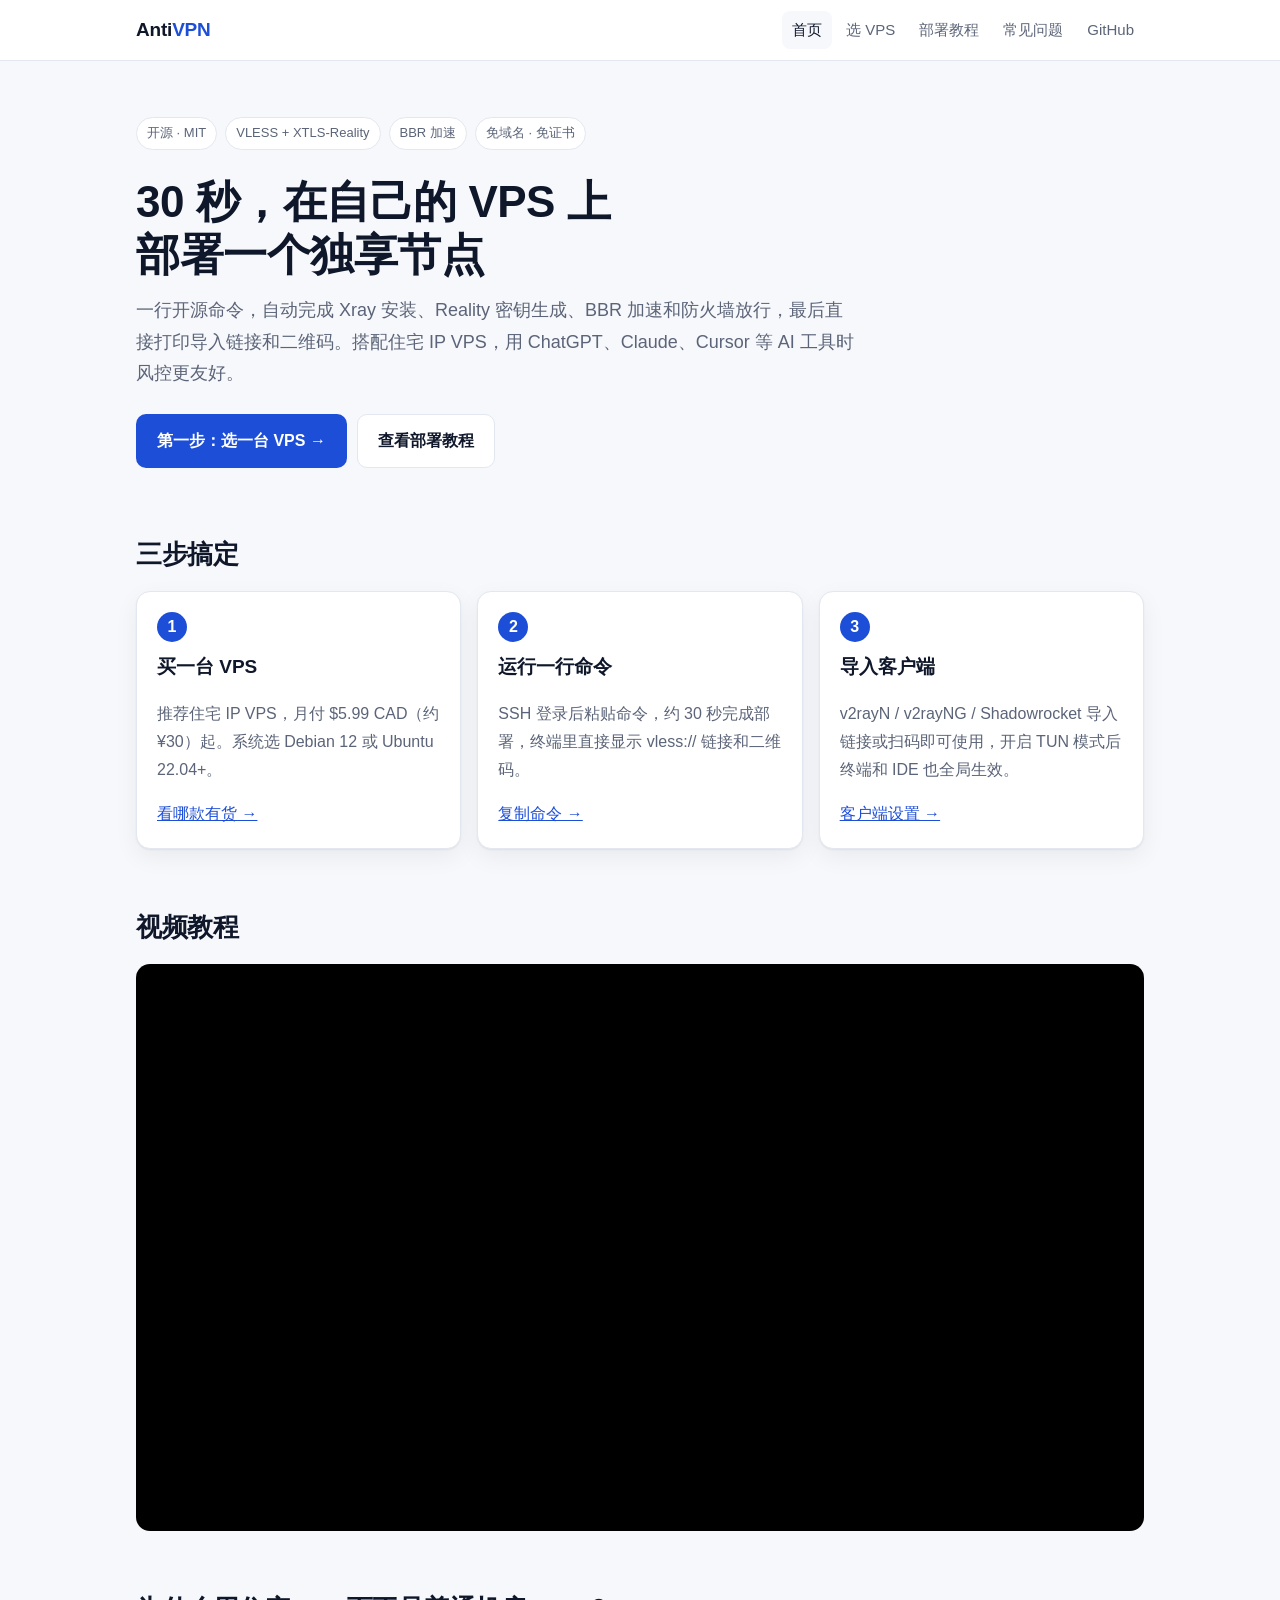
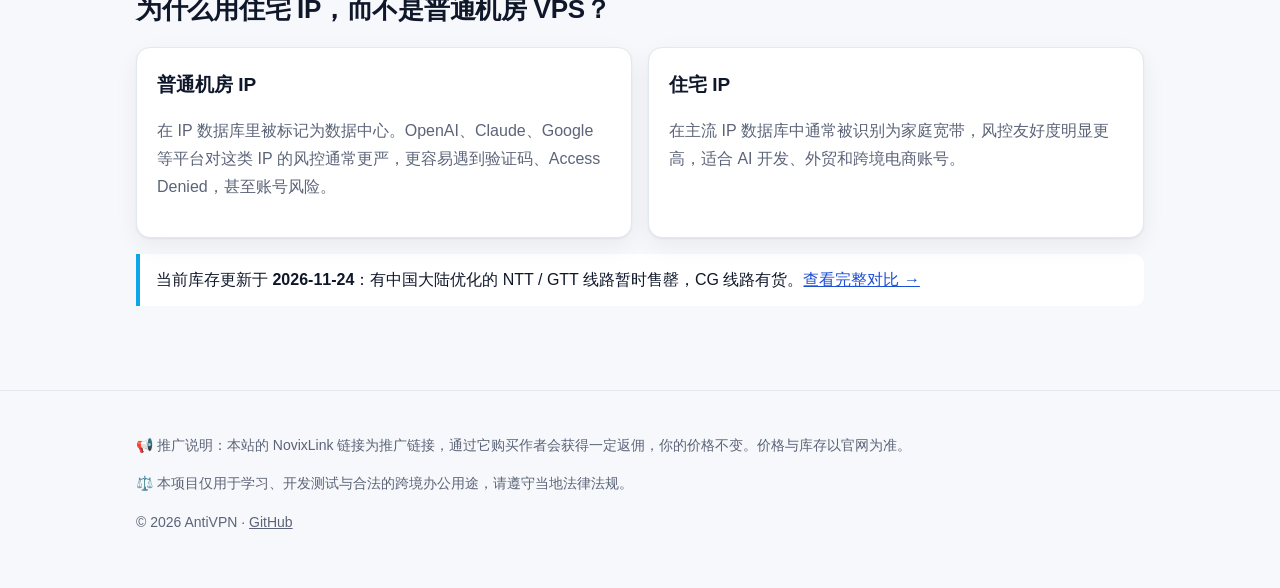
==== docs/index.html @ 0d94ec45 "docs: 新增 GitHub Pages 独立站（首页 / 选 VPS / 部署教程 / 常见问题） - 选 VPS 页：NTT / GTT / CG 三条线路对比，库存数据来自 stock.jso" ====
<!doctype html>
<html lang="zh-CN">
<head>
<meta charset="utf-8">
<meta name="viewport" content="width=device-width, initial-scale=1">
<title>AntiVPN · 30 秒自建独享节点（住宅 IP + VLESS-Reality）</title>
<meta name="description" content="一行命令在自己的 VPS 上部署独享 VLESS-Reality 节点：免域名、免证书、自动开启 BBR。附住宅 IP VPS 选购指南、实时库存、图文教程与常见问题。">
<link rel="canonical" href="https://gkismet.github.io/antivpn/">
<meta property="og:title" content="AntiVPN · 30 秒自建独享节点">
<meta property="og:description" content="一行命令部署 VLESS-Reality，免域名免证书。住宅 IP VPS 选购指南与实时库存。">
<meta property="og:type" content="website">
<meta property="og:url" content="https://gkismet.github.io/antivpn/">
<link rel="stylesheet" href="assets/style.css">
<script type="application/ld+json">
{"@context":"https://schema.org","@type":"WebSite","name":"AntiVPN","url":"https://gkismet.github.io/antivpn/","inLanguage":"zh-CN"}
</script>
</head>
<body>
<header class="site-header">
  <div class="wrap">
    <a class="logo" href="./">Anti<span>VPN</span></a>
    <nav class="nav">
      <a href="./" aria-current="page">首页</a>
      <a href="plans.html">选 VPS</a>
      <a href="guide.html">部署教程</a>
      <a href="faq.html">常见问题</a>
      <a href="https://github.com/gkismet/antivpn" rel="noopener">GitHub</a>
    </nav>
  </div>
</header>

<main class="wrap">
  <section class="hero">
    <div class="badges">
      <span class="badge">开源 · MIT</span>
      <span class="badge">VLESS + XTLS-Reality</span>
      <span class="badge">BBR 加速</span>
      <span class="badge">免域名 · 免证书</span>
    </div>
    <h1>30 秒，在自己的 VPS 上<br>部署一个独享节点</h1>
    <p class="lead">一行开源命令，自动完成 Xray 安装、Reality 密钥生成、BBR 加速和防火墙放行，最后直接打印导入链接和二维码。搭配住宅 IP VPS，用 ChatGPT、Claude、Cursor 等 AI 工具时风控更友好。</p>
    <div class="btn-row">
      <a class="btn btn-primary" href="plans.html">第一步：选一台 VPS →</a>
      <a class="btn btn-ghost" href="guide.html">查看部署教程</a>
    </div>
  </section>

  <section>
    <h2>三步搞定</h2>
    <div class="grid">
      <div class="card">
        <div class="step-num">1</div>
        <h3>买一台 VPS</h3>
        <p class="muted">推荐住宅 IP VPS，月付 $5.99 CAD（约 ¥30）起。系统选 Debian 12 或 Ubuntu 22.04+。</p>
        <a href="plans.html">看哪款有货 →</a>
      </div>
      <div class="card">
        <div class="step-num">2</div>
        <h3>运行一行命令</h3>
        <p class="muted">SSH 登录后粘贴命令，约 30 秒完成部署，终端里直接显示 vless:// 链接和二维码。</p>
        <a href="guide.html">复制命令 →</a>
      </div>
      <div class="card">
        <div class="step-num">3</div>
        <h3>导入客户端</h3>
        <p class="muted">v2rayN / v2rayNG / Shadowrocket 导入链接或扫码即可使用，开启 TUN 模式后终端和 IDE 也全局生效。</p>
        <a href="guide.html#client">客户端设置 →</a>
      </div>
    </div>
  </section>

  <section>
    <h2>视频教程</h2>
    <div class="video">
      <iframe src="https://www.youtube-nocookie.com/embed/z6ALPZ-yILA" title="自建 VLESS-Reality + BBR 节点视频教程" loading="lazy" allow="accelerometer; encrypted-media; gyroscope; picture-in-picture" allowfullscreen></iframe>
    </div>
  </section>

  <section>
    <h2>为什么用住宅 IP，而不是普通机房 VPS？</h2>
    <div class="grid">
      <div class="card">
        <h3>普通机房 IP</h3>
        <p class="muted">在 IP 数据库里被标记为数据中心。OpenAI、Claude、Google 等平台对这类 IP 的风控通常更严，更容易遇到验证码、Access Denied，甚至账号风险。</p>
      </div>
      <div class="card">
        <h3>住宅 IP</h3>
        <p class="muted">在主流 IP 数据库中通常被识别为家庭宽带，风控友好度明显更高，适合 AI 开发、外贸和跨境电商账号。</p>
      </div>
    </div>
    <p class="note">当前库存更新于 <strong data-stock-updated>2026-11-24</strong>：有中国大陆优化的 NTT / GTT 线路暂时售罄，CG 线路有货。<a href="plans.html">查看完整对比 →</a></p>
  </section>
</main>

<footer class="site-footer">
  <div class="wrap">
    <p class="disclosure">📢 推广说明：本站的 NovixLink 链接为推广链接，通过它购买作者会获得一定返佣，你的价格不变。价格与库存以官网为准。</p>
    <p class="disclosure">⚖️ 本项目仅用于学习、开发测试与合法的跨境办公用途，请遵守当地法律法规。</p>
    <p>© 2026 AntiVPN · <a href="https://github.com/gkismet/antivpn" rel="noopener">GitHub</a></p>
  </div>
</footer>
<script src="assets/site.js"></script>
</body>
</html>
---- docs/assets/style.css ----
:root {
  --bg: #f7f8fb;
  --surface: #ffffff;
  --text: #0f172a;
  --muted: #5b6478;
  --border: #e3e7ef;
  --brand: #1d4ed8;
  --brand-ink: #ffffff;
  --accent: #0ea5e9;
  --ok: #15803d;
  --warn: #b45309;
  --bad: #b91c1c;
  --code-bg: #0f172a;
  --code-ink: #e2e8f0;
  --radius: 14px;
  --shadow: 0 1px 2px rgba(15, 23, 42, .06), 0 8px 24px rgba(15, 23, 42, .06);
}
@media (prefers-color-scheme: dark) {
  :root {
    --bg: #0b1120;
    --surface: #111a2e;
    --text: #e5e9f2;
    --muted: #9aa5bd;
    --border: #22304d;
    --brand: #3b82f6;
    --accent: #38bdf8;
    --ok: #4ade80;
    --warn: #fbbf24;
    --bad: #f87171;
    --code-bg: #020617;
    --shadow: none;
  }
}
* { box-sizing: border-box; }
html { -webkit-text-size-adjust: 100%; }
body {
  margin: 0;
  background: var(--bg);
  color: var(--text);
  font: 16px/1.75 -apple-system, BlinkMacSystemFont, "Segoe UI", "PingFang SC", "Hiragino Sans GB", "Microsoft YaHei", sans-serif;
}
a { color: var(--brand); }
img, iframe { max-width: 100%; }
.wrap { max-width: 1040px; margin: 0 auto; padding: 0 16px; }

/* header */
.site-header { background: var(--surface); border-bottom: 1px solid var(--border); position: sticky; top: 0; z-index: 10; }
.site-header .wrap { display: flex; align-items: center; justify-content: space-between; gap: 12px; min-height: 60px; flex-wrap: wrap; }
.logo { font-weight: 800; font-size: 19px; color: var(--text); text-decoration: none; letter-spacing: -.2px; }
.logo span { color: var(--brand); }
.nav { display: flex; gap: 4px; flex-wrap: wrap; }
.nav a { color: var(--muted); text-decoration: none; padding: 6px 10px; border-radius: 8px; font-size: 15px; }
.nav a:hover, .nav a[aria-current="page"] { color: var(--text); background: var(--bg); }

/* hero */
.hero { padding: 56px 0 36px; }
.hero h1 { font-size: clamp(28px, 5vw, 44px); line-height: 1.2; margin: 0 0 14px; letter-spacing: -.5px; }
.hero p.lead { font-size: 18px; color: var(--muted); margin: 0 0 24px; max-width: 720px; }
.badges { display: flex; flex-wrap: wrap; gap: 8px; margin-bottom: 26px; }
.badge { font-size: 13px; padding: 4px 10px; border-radius: 999px; background: var(--surface); border: 1px solid var(--border); color: var(--muted); }

.btn { display: inline-block; padding: 12px 20px; border-radius: 10px; font-weight: 700; text-decoration: none; border: 1px solid transparent; }
.btn-primary { background: var(--brand); color: var(--brand-ink); }
.btn-primary:hover { filter: brightness(1.08); }
.btn-ghost { background: var(--surface); color: var(--text); border-color: var(--border); }
.btn-row { display: flex; flex-wrap: wrap; gap: 10px; }

/* sections */
section { padding: 28px 0; }
h2 { font-size: 26px; margin: 0 0 14px; letter-spacing: -.3px; }
h3 { font-size: 19px; margin: 22px 0 8px; }
.muted { color: var(--muted); }
.grid { display: grid; gap: 16px; grid-template-columns: repeat(auto-fit, minmax(240px, 1fr)); }
.card { background: var(--surface); border: 1px solid var(--border); border-radius: var(--radius); padding: 20px; box-shadow: var(--shadow); }
.card h3 { margin-top: 0; }
.step-num { display: inline-grid; place-items: center; width: 30px; height: 30px; border-radius: 50%; background: var(--brand); color: var(--brand-ink); font-weight: 800; margin-bottom: 8px; }

/* tables */
.table-wrap { overflow-x: auto; border: 1px solid var(--border); border-radius: var(--radius); background: var(--surface); }
table { border-collapse: collapse; width: 100%; min-width: 620px; font-size: 15px; }
th, td { padding: 11px 14px; text-align: left; border-bottom: 1px solid var(--border); vertical-align: top; }
th { font-size: 13px; color: var(--muted); font-weight: 600; background: var(--bg); }
tr:last-child td { border-bottom: 0; }
.price { font-weight: 800; white-space: nowrap; }
.stock { font-weight: 700; white-space: nowrap; }
.stock.ok { color: var(--ok); }
.stock.low { color: var(--warn); }
.stock.out { color: var(--bad); }

/* code */
pre { background: var(--code-bg); color: var(--code-ink); padding: 16px; border-radius: 12px; overflow-x: auto; font-size: 14px; line-height: 1.6; position: relative; }
code { font-family: ui-monospace, SFMono-Regular, Consolas, "Liberation Mono", monospace; }
:not(pre) > code { background: var(--bg); border: 1px solid var(--border); padding: 1px 6px; border-radius: 6px; font-size: .9em; }
.copy-btn { position: absolute; top: 8px; right: 8px; font-size: 12px; padding: 4px 10px; border-radius: 6px; border: 1px solid #334155; background: #1e293b; color: #e2e8f0; cursor: pointer; }

/* callouts */
.note { border-left: 4px solid var(--accent); background: var(--surface); padding: 12px 16px; border-radius: 0 10px 10px 0; margin: 16px 0; }
.note.warn { border-left-color: var(--warn); }
.disclosure { font-size: 14px; color: var(--muted); }

/* video */
.video { position: relative; padding-top: 56.25%; border-radius: var(--radius); overflow: hidden; background: #000; }
.video iframe { position: absolute; inset: 0; width: 100%; height: 100%; border: 0; }

/* faq */
details { background: var(--surface); border: 1px solid var(--border); border-radius: 12px; padding: 12px 16px; margin-bottom: 10px; }
summary { cursor: pointer; font-weight: 700; }
details[open] summary { margin-bottom: 8px; }

/* footer */
.site-footer { border-top: 1px solid var(--border); margin-top: 40px; padding: 28px 0 40px; font-size: 14px; color: var(--muted); }
.site-footer a { color: var(--muted); }

@media (max-width: 600px) {
  .hero { padding: 36px 0 20px; }
  .nav a { padding: 6px 8px; font-size: 14px; }
}
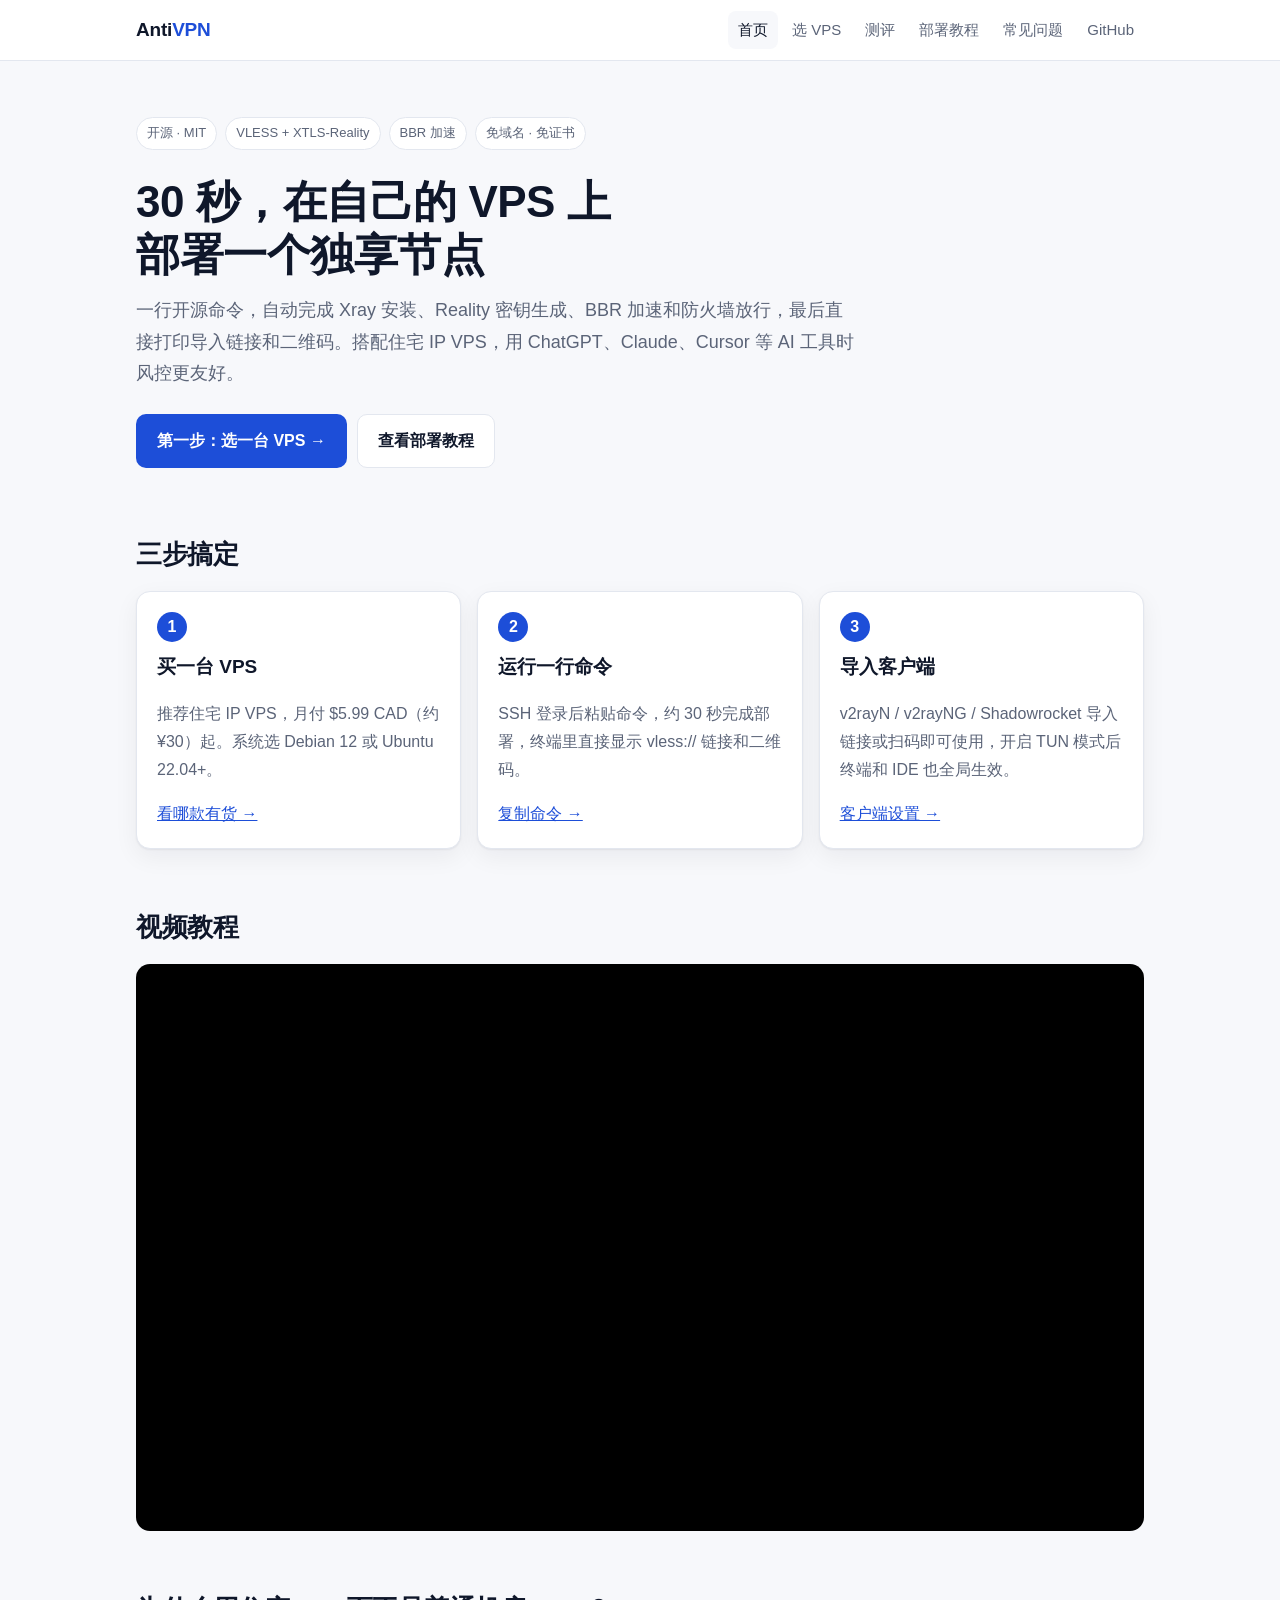
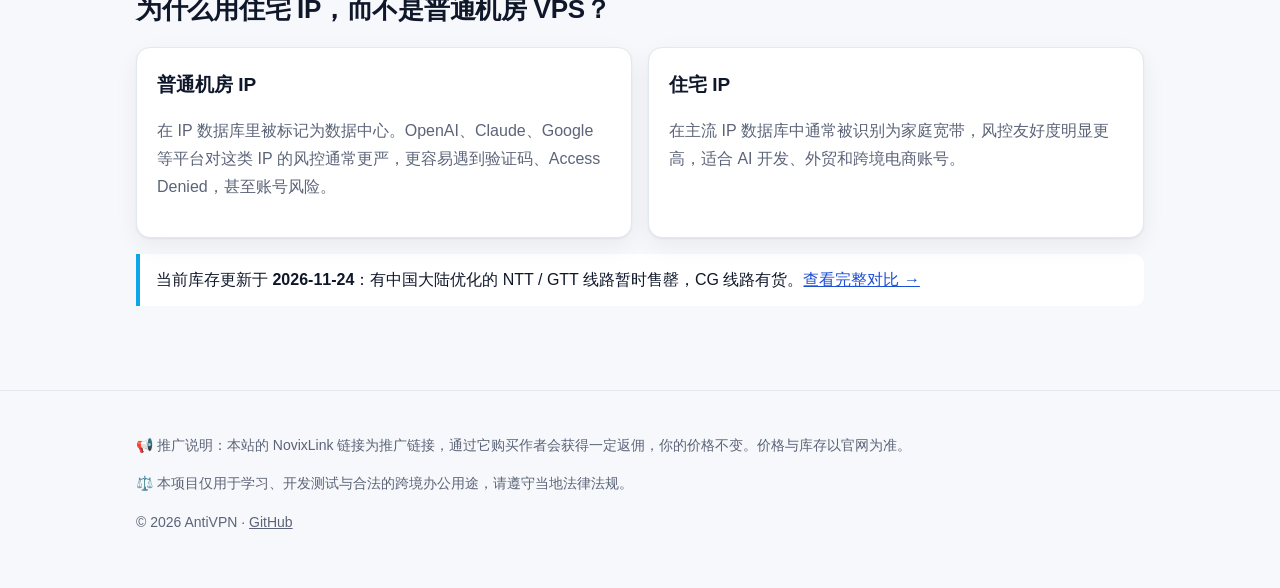
==== commit 97f7c489: "Add NovixLink review page with IP quality test results Co-Authored-By: Claude Opus 5.5 <noreply@anth" ====
--- a/docs/index.html
+++ b/docs/index.html
@@ -5,14 +5,14 @@
 <meta name="viewport" content="width=device-width, initial-scale=1">
 <title>AntiVPN · 30 秒自建独享节点（住宅 IP + VLESS-Reality）</title>
 <meta name="description" content="一行命令在自己的 VPS 上部署独享 VLESS-Reality 节点：免域名、免证书、自动开启 BBR。附住宅 IP VPS 选购指南、实时库存、图文教程与常见问题。">
-<link rel="canonical" href="https://gkismet.github.io/antivpn/">
+<link rel="canonical" href="https://lab.gkismet.com/antivpn/">
 <meta property="og:title" content="AntiVPN · 30 秒自建独享节点">
 <meta property="og:description" content="一行命令部署 VLESS-Reality，免域名免证书。住宅 IP VPS 选购指南与实时库存。">
 <meta property="og:type" content="website">
-<meta property="og:url" content="https://gkismet.github.io/antivpn/">
+<meta property="og:url" content="https://lab.gkismet.com/antivpn/">
 <link rel="stylesheet" href="assets/style.css">
 <script type="application/ld+json">
-{"@context":"https://schema.org","@type":"WebSite","name":"AntiVPN","url":"https://gkismet.github.io/antivpn/","inLanguage":"zh-CN"}
+{"@context":"https://schema.org","@type":"WebSite","name":"AntiVPN","url":"https://lab.gkismet.com/antivpn/","inLanguage":"zh-CN"}
 </script>
 </head>
 <body>
@@ -22,6 +22,7 @@
     <nav class="nav">
       <a href="./" aria-current="page">首页</a>
       <a href="plans.html">选 VPS</a>
+      <a href="review.html">测评</a>
       <a href="guide.html">部署教程</a>
       <a href="faq.html">常见问题</a>
       <a href="https://github.com/gkismet/antivpn" rel="noopener">GitHub</a>
